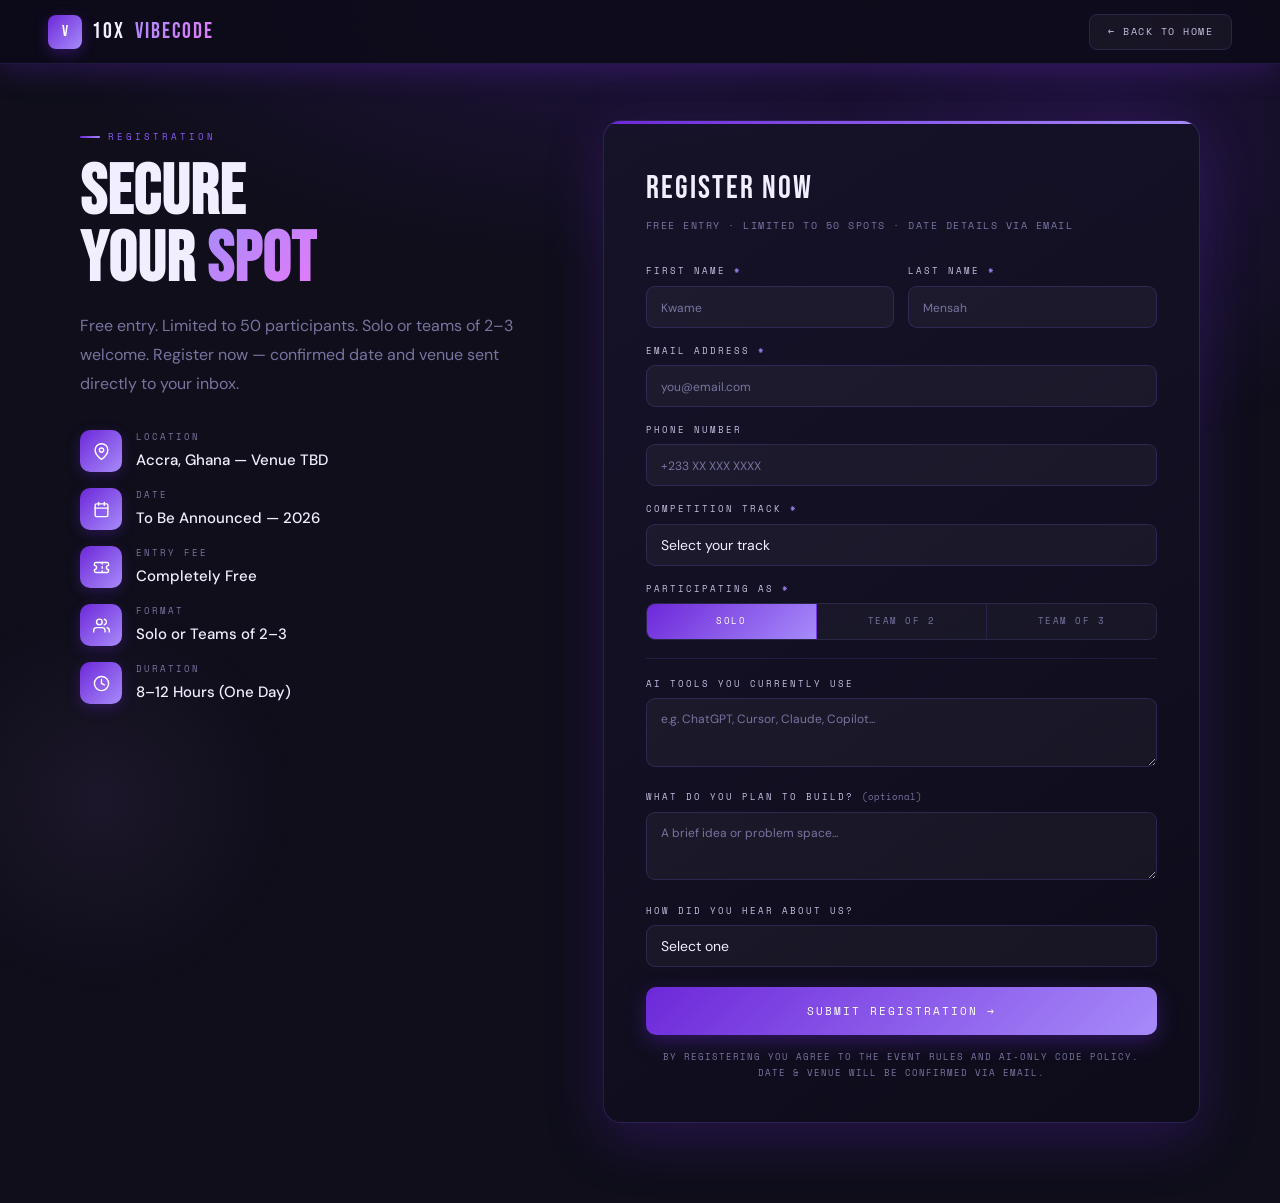
==== register.html @ f0534cd1 "Initial Commit- Welcome to the dream team" ====
<!DOCTYPE html>
<html lang="en">
<head>
<meta charset="UTF-8">
<meta name="viewport" content="width=device-width, initial-scale=1.0">
<title>Register — 10x Vibecode Hackathon</title>
<link rel="preconnect" href="https://fonts.googleapis.com">
<link href="https://fonts.googleapis.com/css2?family=Bebas+Neue&family=Space+Mono:ital,wght@0,400;0,700;1,400&family=DM+Sans:wght@300;400;500;600&display=swap" rel="stylesheet">
<style>
*, *::before, *::after { box-sizing: border-box; margin: 0; padding: 0; }
html { scroll-behavior: smooth; }

:root {
  --white: #0f0e1a;
  --off: #13111f;
  --surface: #1a1730;
  --border: #2a2645;
  --muted: #7874a0;
  --body: #c4c0e0;
  --heading: #f0eeff;
  --violet: #8b5cf6;
  --accent: #a78bfa;
  --glow: #c4b5fd;
  --pale: #1e1a38;
  --soft: #16132a;
  --green: #10b981;
  --grad-main: linear-gradient(135deg, #6d28d9, #a78bfa);
  --grad-warm: linear-gradient(135deg, #7c3aed, #ec4899);
  --grad-cool: linear-gradient(135deg, #4f1fcf, #06b6d4);
  --grad-text: linear-gradient(135deg, #a78bfa, #e879f9);
  --radius: 14px;
}

body {
  font-family: 'DM Sans', sans-serif;
  background: var(--white);
  color: var(--body);
  line-height: 1.6;
  overflow-x: hidden;
  background-image: radial-gradient(ellipse 80% 50% at 50% 0%, rgba(109,40,217,0.18) 0%, transparent 60%);
  background-attachment: fixed;
  min-height: 100vh;
}

/* ── NAV ── */
.reg-nav {
  position: fixed; top: 0; left: 0; right: 0; z-index: 200;
  background: rgba(13,11,26,0.88);
  backdrop-filter: blur(24px); -webkit-backdrop-filter: blur(24px);
  border-bottom: 1px solid rgba(139,92,246,0.18);
  padding: 0 48px; height: 64px;
  display: flex; align-items: center; justify-content: space-between;
  box-shadow: 0 4px 32px rgba(109,40,217,0.3);
}
.nav-logo {
  display: flex; align-items: center; gap: 10px;
  font-family: 'Bebas Neue', sans-serif; font-size: 22px; letter-spacing: 2px;
  color: var(--heading); text-decoration: none;
}
.nav-logo-badge {
  width: 34px; height: 34px; border-radius: 8px;
  background: var(--grad-main);
  display: flex; align-items: center; justify-content: center;
  font-family: 'Bebas Neue', sans-serif; font-size: 16px; color: white; letter-spacing: 1px;
  box-shadow: 0 4px 14px rgba(109,40,217,0.35);
}
.nav-logo span { background: var(--grad-text); -webkit-background-clip: text; -webkit-text-fill-color: transparent; background-clip: text; }
.btn-back {
  font-family: 'Space Mono', monospace; font-size: 10px; letter-spacing: 1.5px; text-transform: uppercase;
  color: var(--body); text-decoration: none; padding: 9px 18px; border-radius: 8px;
  border: 1px solid var(--border); background: rgba(255,255,255,0.04); transition: all 0.2s;
}
.btn-back:hover { border-color: var(--accent); color: var(--accent); background: var(--soft); }

/* ── PAGE LAYOUT ── */
.page-wrap {
  max-width: 1200px; margin: 0 auto;
  padding: 120px 40px 80px;
  display: grid; grid-template-columns: 1fr 1.35fr;
  gap: 80px; align-items: start;
  min-height: 100vh;
  position: relative;
}
.page-wrap::before {
  content: ''; position: fixed; top: -150px; right: -150px; width: 600px; height: 600px; border-radius: 50%;
  background: radial-gradient(circle, rgba(109,40,217,0.18), transparent 70%);
  pointer-events: none;
}
.page-wrap::after {
  content: ''; position: fixed; bottom: -100px; left: -100px; width: 400px; height: 400px; border-radius: 50%;
  background: radial-gradient(circle, rgba(192,132,252,0.07), transparent 70%);
  pointer-events: none;
}

/* ── LEFT COLUMN ── */
.reg-left { position: relative; z-index: 1; }
.section-tag {
  display: inline-flex; align-items: center; gap: 8px;
  font-family: 'Space Mono', monospace; font-size: 9px; letter-spacing: 3px; text-transform: uppercase;
  color: var(--violet); margin-bottom: 16px;
}
.section-tag::before { content:''; width: 20px; height: 2px; background: var(--grad-main); border-radius: 2px; }
.section-heading {
  font-family: 'Bebas Neue', sans-serif;
  font-size: clamp(48px, 5.5vw, 76px);
  line-height: 0.95; letter-spacing: 1px; color: var(--heading); margin-bottom: 18px;
}
.section-heading .g {
  background: var(--grad-text); -webkit-background-clip: text; -webkit-text-fill-color: transparent; background-clip: text;
}
.reg-desc { font-size: 16px; color: var(--muted); line-height: 1.8; margin-bottom: 32px; }

.detail-list { display: flex; flex-direction: column; gap: 16px; }
.detail-item { display: flex; align-items: flex-start; gap: 14px; }
.d-icon {
  width: 42px; height: 42px; border-radius: 10px; flex-shrink: 0;
  background: var(--grad-main);
  display: flex; align-items: center; justify-content: center;
  box-shadow: 0 4px 14px rgba(109,40,217,0.28);
}
.d-label { font-family: 'Space Mono', monospace; font-size: 9px; letter-spacing: 2px; text-transform: uppercase; color: var(--muted); margin-bottom: 3px; }
.d-value { font-size: 15px; font-weight: 500; color: var(--heading); }

/* ── FORM ── */
.form-card {
  background: linear-gradient(145deg, rgba(22,19,42,0.98), rgba(14,12,26,0.99)); border: 1px solid rgba(139,92,246,0.22); border-radius: 18px;
  padding: 42px; box-shadow: 0 16px 56px rgba(109,40,217,0.25), inset 0 1px 0 rgba(167,139,250,0.08);
  position: relative; overflow: hidden; z-index: 1;
}
.form-card::before {
  content: ''; position: absolute; top: 0; left: 0; right: 0; height: 3px;
  background: linear-gradient(90deg, #6d28d9, #a78bfa, #6d28d9);
  background-size: 200%; animation: shimmer 4s linear infinite;
}
@keyframes shimmer { 0%{background-position:0%} 100%{background-position:200%} }
.form-h { font-family: 'Bebas Neue', sans-serif; font-size: 32px; letter-spacing: 2px; color: var(--heading); margin-bottom: 4px; }
.form-sh { font-family: 'Space Mono', monospace; font-size: 10px; letter-spacing: 1.5px; color: var(--muted); margin-bottom: 30px; text-transform: uppercase; }

.form-row { display: grid; grid-template-columns: 1fr 1fr; gap: 14px; }
.form-group { margin-bottom: 16px; }
label { display: block; font-family: 'Space Mono', monospace; font-size: 9px; letter-spacing: 2px; text-transform: uppercase; color: var(--body); margin-bottom: 7px; }
label .req { color: var(--accent); }
input, select, textarea {
  width: 100%; background: rgba(255,255,255,0.04); border: 1.5px solid rgba(139,92,246,0.2);
  color: var(--heading); font-family: 'DM Sans', sans-serif; font-size: 14px;
  padding: 11px 14px; border-radius: 9px; outline: none; transition: all 0.2s; -webkit-appearance: none; appearance: none;
}
input::placeholder, textarea::placeholder { color: var(--muted); font-size: 12px; }
input:focus, select:focus, textarea:focus { border-color: var(--accent); background: rgba(139,92,246,0.06); box-shadow: 0 0 0 4px rgba(109,40,217,0.15); }
textarea { resize: vertical; min-height: 68px; line-height: 1.6; }
select { cursor: pointer; }
select option { background: #1a1730; color: var(--heading); }
input.err, select.err { border-color: #ef4444; box-shadow: 0 0 0 3px rgba(239,68,68,0.08); }

.fmt-toggle { display: flex; border: 1.5px solid var(--border); border-radius: 9px; overflow: hidden; }
.fmt-btn {
  flex: 1; padding: 10px 8px; text-align: center;
  font-family: 'Space Mono', monospace; font-size: 9px; letter-spacing: 1.5px; text-transform: uppercase;
  color: var(--muted); cursor: pointer; border-right: 1px solid rgba(139,92,246,0.15); background: rgba(255,255,255,0.03); transition: all 0.2s; user-select: none;
}
.fmt-btn:last-child { border-right: none; }
.fmt-btn:hover { background: rgba(139,92,246,0.1); color: var(--accent); }
.fmt-btn.on { background: var(--grad-main); color: white; }

.divider { border: none; border-top: 1px solid rgba(139,92,246,0.15); margin: 18px 0; }
.team-sec { display: none; }
.team-sec.show { display: block; }
.team-ttl { font-family: 'Space Mono', monospace; font-size: 9px; letter-spacing: 3px; text-transform: uppercase; color: var(--violet); margin-bottom: 14px; }

.submit-btn {
  width: 100%; padding: 16px;
  background: var(--grad-main);
  color: white; font-family: 'Space Mono', monospace; font-size: 11px; letter-spacing: 2px; text-transform: uppercase;
  border: none; border-radius: 10px; cursor: pointer; transition: all 0.2s;
  box-shadow: 0 6px 20px rgba(109,40,217,0.35); margin-top: 4px;
}
.submit-btn:hover { transform: translateY(-1px); box-shadow: 0 8px 28px rgba(109,40,217,0.45); }
.submit-btn:disabled { opacity: 0.6; cursor: not-allowed; transform: none; }
.form-note { font-family: 'Space Mono', monospace; font-size: 9px; letter-spacing: 1px; color: var(--muted); text-align: center; margin-top: 14px; line-height: 1.7; text-transform: uppercase; }

.success-wrap { display: none; text-align: center; padding: 52px 24px; }
.success-wrap.show { display: block; }
.success-icon-box {
  width: 76px; height: 76px; border-radius: 50%; margin: 0 auto 20px;
  background: var(--grad-main);
  display: flex; align-items: center; justify-content: center; font-size: 32px; color: white;
  box-shadow: 0 8px 28px rgba(109,40,217,0.35);
}
.success-title { font-family: 'Bebas Neue', sans-serif; font-size: 44px; letter-spacing: 2px; background: var(--grad-text); -webkit-background-clip: text; -webkit-text-fill-color: transparent; background-clip: text; margin-bottom: 14px; }
.success-msg { font-size: 15px; color: var(--muted); line-height: 1.75; max-width: 360px; margin: 0 auto; }
.back-home-btn {
  display: inline-block; margin-top: 28px;
  font-family: 'Space Mono', monospace; font-size: 11px; letter-spacing: 2px; text-transform: uppercase;
  color: white; text-decoration: none; padding: 14px 32px; border-radius: 10px;
  background: var(--grad-main); box-shadow: 0 6px 24px rgba(109,40,217,0.38); transition: all 0.2s;
}
.back-home-btn:hover { transform: translateY(-2px); box-shadow: 0 10px 36px rgba(109,40,217,0.48); }

.error-msg { display: none; text-align: center; margin-top: 12px; font-family: 'Space Mono', monospace; font-size: 10px; letter-spacing: 1px; color: #ef4444; text-transform: uppercase; }
.error-msg.show { display: block; }

/* ── RESPONSIVE ── */
@media (max-width: 900px) {
  .reg-nav { padding: 0 20px; }
  .page-wrap { grid-template-columns: 1fr; gap: 40px; padding: 100px 24px 60px; }
  .form-row { grid-template-columns: 1fr; }
}
</style>
</head>
<body>

<!-- NAV -->
<nav class="reg-nav">
  <a href="10x-vibecode-hackathon (1).html" class="nav-logo">
    <div class="nav-logo-badge">V</div>
    10x <span>Vibecode</span>
  </a>
  <a href="10x-vibecode-hackathon (1).html" class="btn-back">← Back to Home</a>
</nav>

<div class="page-wrap">
  <!-- LEFT INFO COLUMN -->
  <div class="reg-left">
    <div class="section-tag">Registration</div>
    <h1 class="section-heading">Secure<br>Your <span class="g">Spot</span></h1>
    <p class="reg-desc">Free entry. Limited to 50 participants. Solo or teams of 2–3 welcome. Register now — confirmed date and venue sent directly to your inbox.</p>
    <div class="detail-list">
      <div class="detail-item"><div class="d-icon"><svg width="17" height="17" viewBox="0 0 24 24" fill="none" stroke="white" stroke-width="2" stroke-linecap="round" stroke-linejoin="round"><path d="M21 10c0 7-9 13-9 13s-9-6-9-13a9 9 0 0 1 18 0z"/><circle cx="12" cy="10" r="3"/></svg></div><div><div class="d-label">Location</div><div class="d-value">Accra, Ghana — Venue TBD</div></div></div>
      <div class="detail-item"><div class="d-icon"><svg width="17" height="17" viewBox="0 0 24 24" fill="none" stroke="white" stroke-width="2" stroke-linecap="round" stroke-linejoin="round"><rect x="3" y="4" width="18" height="18" rx="2" ry="2"/><line x1="16" y1="2" x2="16" y2="6"/><line x1="8" y1="2" x2="8" y2="6"/><line x1="3" y1="10" x2="21" y2="10"/></svg></div><div><div class="d-label">Date</div><div class="d-value">To Be Announced — 2026</div></div></div>
      <div class="detail-item"><div class="d-icon"><svg width="17" height="17" viewBox="0 0 24 24" fill="none" stroke="white" stroke-width="2" stroke-linecap="round" stroke-linejoin="round"><path d="M2 9a3 3 0 0 1 0 6v2a2 2 0 0 0 2 2h16a2 2 0 0 0 2-2v-2a3 3 0 0 1 0-6V7a2 2 0 0 0-2-2H4a2 2 0 0 0-2 2Z"/><path d="M13 5v2"/><path d="M13 17v2"/><path d="M13 11v2"/></svg></div><div><div class="d-label">Entry Fee</div><div class="d-value">Completely Free</div></div></div>
      <div class="detail-item"><div class="d-icon"><svg width="17" height="17" viewBox="0 0 24 24" fill="none" stroke="white" stroke-width="2" stroke-linecap="round" stroke-linejoin="round"><path d="M17 21v-2a4 4 0 0 0-4-4H5a4 4 0 0 0-4 4v2"/><circle cx="9" cy="7" r="4"/><path d="M23 21v-2a4 4 0 0 0-3-3.87"/><path d="M16 3.13a4 4 0 0 1 0 7.75"/></svg></div><div><div class="d-label">Format</div><div class="d-value">Solo or Teams of 2–3</div></div></div>
      <div class="detail-item"><div class="d-icon"><svg width="17" height="17" viewBox="0 0 24 24" fill="none" stroke="white" stroke-width="2" stroke-linecap="round" stroke-linejoin="round"><circle cx="12" cy="12" r="10"/><polyline points="12 6 12 12 16 14"/></svg></div><div><div class="d-label">Duration</div><div class="d-value">8–12 Hours (One Day)</div></div></div>
    </div>
  </div>

  <!-- RIGHT FORM COLUMN -->
  <div>
    <div class="form-card">
      <div id="reg-form">
        <div class="form-h">Register Now</div>
        <div class="form-sh">Free entry · Limited to 50 spots · Date details via email</div>
        <form id="registration-form" action="https://formsubmit.co/sonnetechgh@gmail.com" method="POST">
          <!-- FormSubmit config -->
          <input type="hidden" name="_subject" value="New 10x Vibecode Hackathon Registration">
          <input type="hidden" name="_captcha" value="false">
          <input type="hidden" name="_template" value="table">
          <input type="hidden" name="_next" id="next-url">
          <input type="text" name="_honey" style="display:none">

          <div class="form-row">
            <div class="form-group"><label>First Name <span class="req">*</span></label><input type="text" name="First Name" id="fn" placeholder="Kwame" required></div>
            <div class="form-group"><label>Last Name <span class="req">*</span></label><input type="text" name="Last Name" id="ln" placeholder="Mensah" required></div>
          </div>
          <div class="form-group"><label>Email Address <span class="req">*</span></label><input type="email" name="Email" id="em" placeholder="you@email.com" required></div>
          <div class="form-group"><label>Phone Number</label><input type="tel" name="Phone" id="ph" placeholder="+233 XX XXX XXXX"></div>
          <div class="form-group"><label>Competition Track <span class="req">*</span></label>
            <select name="Track" id="tr" required>
              <option value="" disabled selected>Select your track</option>
              <option>Beginner — Student / Newcomer</option>
              <option>Builder — Professional Developer</option>
              <option>Founder — Startup / Product</option>
            </select>
          </div>
          <div class="form-group"><label>Participating As <span class="req">*</span></label>
            <div class="fmt-toggle">
              <div class="fmt-btn on" id="f-solo" onclick="setF('solo')">Solo</div>
              <div class="fmt-btn" id="f-t2" onclick="setF('t2')">Team of 2</div>
              <div class="fmt-btn" id="f-t3" onclick="setF('t3')">Team of 3</div>
            </div>
            <input type="hidden" name="Format" id="format-val" value="Solo">
          </div>
          <div class="team-sec" id="tsec">
            <hr class="divider">
            <div class="team-ttl">Team Details</div>
            <div class="form-group"><label>Team Name <span class="req">*</span></label><input type="text" name="Team Name" id="tn" placeholder="e.g. PromptPunks"></div>
            <div class="form-group"><label>Teammate 2 — Email</label><input type="email" name="Teammate 2 Email" id="t2e" placeholder="teammate@email.com"></div>
            <div class="form-group" id="t3w" style="display:none"><label>Teammate 3 — Email</label><input type="email" name="Teammate 3 Email" id="t3e" placeholder="teammate@email.com"></div>
          </div>
          <hr class="divider">
          <div class="form-group"><label>AI Tools You Currently Use</label><textarea name="AI Tools" id="tools" placeholder="e.g. ChatGPT, Cursor, Claude, Copilot..." rows="2"></textarea></div>
          <div class="form-group"><label>What do you plan to build? <span style="font-weight:400;color:var(--muted);text-transform:none;letter-spacing:0">(optional)</span></label><textarea name="Project Idea" id="idea" placeholder="A brief idea or problem space..." rows="2"></textarea></div>
          <div class="form-group"><label>How did you hear about us?</label>
            <select name="Source" id="src">
              <option value="" disabled selected>Select one</option>
              <option>Twitter / X</option><option>LinkedIn</option><option>WhatsApp Group</option>
              <option>Friend / Colleague</option><option>University / Campus</option><option>Other</option>
            </select>
          </div>
          <button type="submit" class="submit-btn" id="submit-btn">Submit Registration →</button>
          <div class="error-msg" id="error-msg">Please fill in all required fields.</div>
          <p class="form-note">By registering you agree to the event rules and AI-only code policy.<br>Date & venue will be confirmed via email.</p>
        </form>
      </div>
      <div class="success-wrap" id="succ">
        <div class="success-icon-box">✓</div>
        <div class="success-title">You're Registered!</div>
        <p class="success-msg">We've received your registration. You'll get an email with the confirmed date, venue, and official rules pack as soon as details are locked in. Get ready to vibe. 🚀</p>
        <a href="10x-vibecode-hackathon (1).html" class="back-home-btn">← Back to Home</a>
      </div>
    </div>
  </div>
</div>

<script>
// Set the _next redirect URL dynamically to the success state
document.getElementById('next-url').value = window.location.href.split('?')[0] + '?success=1';

// Check if redirected back after success
if (window.location.search.includes('success=1')) {
  document.getElementById('reg-form').style.display = 'none';
  document.getElementById('succ').classList.add('show');
}

// Format toggle
function setF(f) {
  document.querySelectorAll('.fmt-btn').forEach(b => b.classList.remove('on'));
  document.getElementById('f-'+f).classList.add('on');
  document.getElementById('tsec').classList.toggle('show', f !== 'solo');
  document.getElementById('t3w').style.display = f === 't3' ? 'block' : 'none';
  const labels = { solo: 'Solo', t2: 'Team of 2', t3: 'Team of 3' };
  document.getElementById('format-val').value = labels[f];
}

// Form validation before submit
document.getElementById('registration-form').addEventListener('submit', function(e) {
  const fn = document.getElementById('fn').value.trim();
  const ln = document.getElementById('ln').value.trim();
  const em = document.getElementById('em').value.trim();
  const tr = document.getElementById('tr').value;

  let ok = true;
  [[fn,'fn'],[ln,'ln'],[em,'em'],[tr,'tr']].forEach(([v,id]) => {
    const el = document.getElementById(id);
    if (!v) { el.classList.add('err'); ok = false; } else { el.classList.remove('err'); }
  });

  if (!ok) {
    e.preventDefault();
    document.getElementById('error-msg').classList.add('show');
    return;
  }
  document.getElementById('error-msg').classList.remove('show');
  document.getElementById('submit-btn').disabled = true;
  document.getElementById('submit-btn').textContent = 'Submitting...';
});
</script>
</body>
</html>
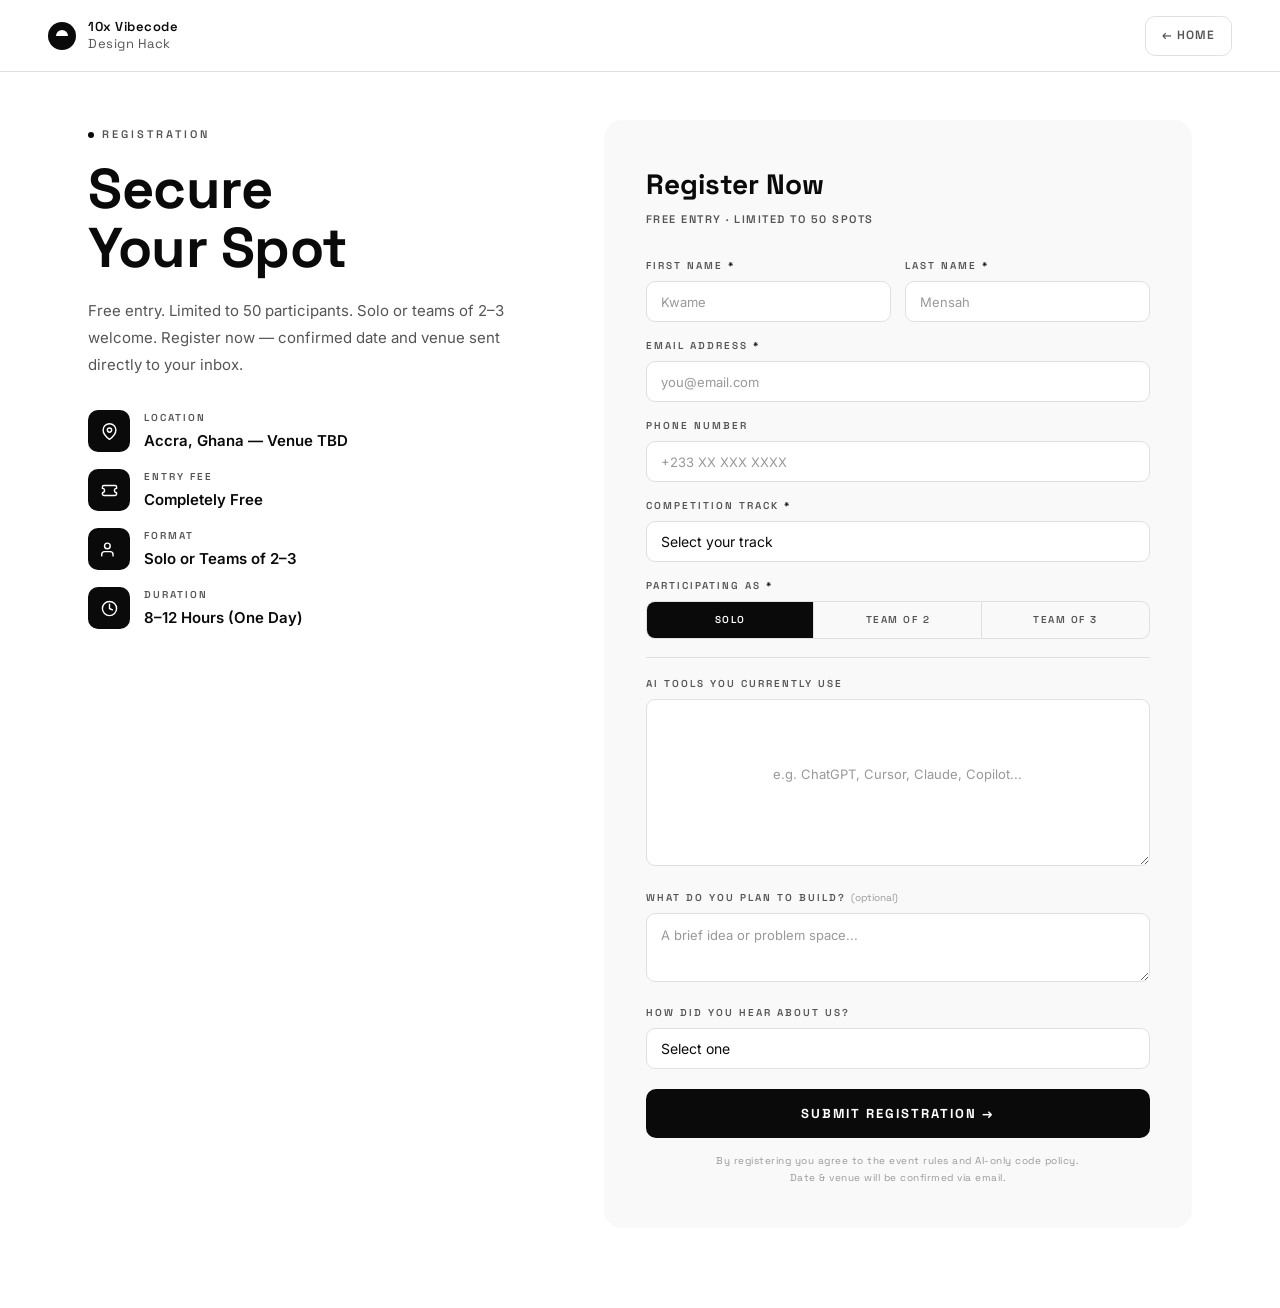
==== commit 853ff7ae: "UI improvements: schedule redesign, emoji removal, nav hide-on-scroll, footer and form fixes Co-Auth" ====
--- a/register.html
+++ b/register.html
@@ -5,231 +5,190 @@
 <meta name="viewport" content="width=device-width, initial-scale=1.0">
 <title>Register — 10x Vibecode Hackathon</title>
 <link rel="preconnect" href="https://fonts.googleapis.com">
-<link href="https://fonts.googleapis.com/css2?family=Bebas+Neue&family=Space+Mono:ital,wght@0,400;0,700;1,400&family=DM+Sans:wght@300;400;500;600&display=swap" rel="stylesheet">
+<link href="https://fonts.googleapis.com/css2?family=Inter:wght@300;400;500;600;700;800;900&family=Space+Grotesk:wght@400;500;600;700&display=swap" rel="stylesheet">
+<link rel="stylesheet" href="style.css">
 <style>
-*, *::before, *::after { box-sizing: border-box; margin: 0; padding: 0; }
-html { scroll-behavior: smooth; }
-
-:root {
-  --white: #0f0e1a;
-  --off: #13111f;
-  --surface: #1a1730;
-  --border: #2a2645;
-  --muted: #7874a0;
-  --body: #c4c0e0;
-  --heading: #f0eeff;
-  --violet: #8b5cf6;
-  --accent: #a78bfa;
-  --glow: #c4b5fd;
-  --pale: #1e1a38;
-  --soft: #16132a;
-  --green: #10b981;
-  --grad-main: linear-gradient(135deg, #6d28d9, #a78bfa);
-  --grad-warm: linear-gradient(135deg, #7c3aed, #ec4899);
-  --grad-cool: linear-gradient(135deg, #4f1fcf, #06b6d4);
-  --grad-text: linear-gradient(135deg, #a78bfa, #e879f9);
-  --radius: 14px;
-}
-
-body {
-  font-family: 'DM Sans', sans-serif;
-  background: var(--white);
-  color: var(--body);
-  line-height: 1.6;
-  overflow-x: hidden;
-  background-image: radial-gradient(ellipse 80% 50% at 50% 0%, rgba(109,40,217,0.18) 0%, transparent 60%);
-  background-attachment: fixed;
-  min-height: 100vh;
-}
-
-/* ── NAV ── */
-.reg-nav {
-  position: fixed; top: 0; left: 0; right: 0; z-index: 200;
-  background: rgba(13,11,26,0.88);
-  backdrop-filter: blur(24px); -webkit-backdrop-filter: blur(24px);
-  border-bottom: 1px solid rgba(139,92,246,0.18);
-  padding: 0 48px; height: 64px;
-  display: flex; align-items: center; justify-content: space-between;
-  box-shadow: 0 4px 32px rgba(109,40,217,0.3);
-}
-.nav-logo {
-  display: flex; align-items: center; gap: 10px;
-  font-family: 'Bebas Neue', sans-serif; font-size: 22px; letter-spacing: 2px;
-  color: var(--heading); text-decoration: none;
-}
-.nav-logo-badge {
-  width: 34px; height: 34px; border-radius: 8px;
-  background: var(--grad-main);
-  display: flex; align-items: center; justify-content: center;
-  font-family: 'Bebas Neue', sans-serif; font-size: 16px; color: white; letter-spacing: 1px;
-  box-shadow: 0 4px 14px rgba(109,40,217,0.35);
-}
-.nav-logo span { background: var(--grad-text); -webkit-background-clip: text; -webkit-text-fill-color: transparent; background-clip: text; }
-.btn-back {
-  font-family: 'Space Mono', monospace; font-size: 10px; letter-spacing: 1.5px; text-transform: uppercase;
-  color: var(--body); text-decoration: none; padding: 9px 18px; border-radius: 8px;
-  border: 1px solid var(--border); background: rgba(255,255,255,0.04); transition: all 0.2s;
-}
-.btn-back:hover { border-color: var(--accent); color: var(--accent); background: var(--soft); }
-
-/* ── PAGE LAYOUT ── */
+/* Register page overrides */
 .page-wrap {
   max-width: 1200px; margin: 0 auto;
-  padding: 120px 40px 80px;
+  padding: 120px 48px 80px;
   display: grid; grid-template-columns: 1fr 1.35fr;
   gap: 80px; align-items: start;
   min-height: 100vh;
-  position: relative;
-}
-.page-wrap::before {
-  content: ''; position: fixed; top: -150px; right: -150px; width: 600px; height: 600px; border-radius: 50%;
-  background: radial-gradient(circle, rgba(109,40,217,0.18), transparent 70%);
-  pointer-events: none;
-}
-.page-wrap::after {
-  content: ''; position: fixed; bottom: -100px; left: -100px; width: 400px; height: 400px; border-radius: 50%;
-  background: radial-gradient(circle, rgba(192,132,252,0.07), transparent 70%);
-  pointer-events: none;
-}
-
-/* ── LEFT COLUMN ── */
+}
+
 .reg-left { position: relative; z-index: 1; }
-.section-tag {
-  display: inline-flex; align-items: center; gap: 8px;
-  font-family: 'Space Mono', monospace; font-size: 9px; letter-spacing: 3px; text-transform: uppercase;
-  color: var(--violet); margin-bottom: 16px;
-}
-.section-tag::before { content:''; width: 20px; height: 2px; background: var(--grad-main); border-radius: 2px; }
-.section-heading {
-  font-family: 'Bebas Neue', sans-serif;
-  font-size: clamp(48px, 5.5vw, 76px);
-  line-height: 0.95; letter-spacing: 1px; color: var(--heading); margin-bottom: 18px;
-}
-.section-heading .g {
-  background: var(--grad-text); -webkit-background-clip: text; -webkit-text-fill-color: transparent; background-clip: text;
-}
-.reg-desc { font-size: 16px; color: var(--muted); line-height: 1.8; margin-bottom: 32px; }
+.reg-desc { font-size: 15px; color: var(--text-muted); line-height: 1.8; margin-bottom: 32px; }
 
 .detail-list { display: flex; flex-direction: column; gap: 16px; }
 .detail-item { display: flex; align-items: flex-start; gap: 14px; }
 .d-icon {
   width: 42px; height: 42px; border-radius: 10px; flex-shrink: 0;
-  background: var(--grad-main);
+  background: var(--accent-green);
   display: flex; align-items: center; justify-content: center;
-  box-shadow: 0 4px 14px rgba(109,40,217,0.28);
-}
-.d-label { font-family: 'Space Mono', monospace; font-size: 9px; letter-spacing: 2px; text-transform: uppercase; color: var(--muted); margin-bottom: 3px; }
-.d-value { font-size: 15px; font-weight: 500; color: var(--heading); }
-
-/* ── FORM ── */
+}
+.d-label { font-family: 'Space Grotesk', sans-serif; font-size: 10px; font-weight: 600; letter-spacing: 2px; color: var(--text-muted); margin-bottom: 3px; }
+.d-value { font-size: 15px; font-weight: 600; color: var(--text); }
+
 .form-card {
-  background: linear-gradient(145deg, rgba(22,19,42,0.98), rgba(14,12,26,0.99)); border: 1px solid rgba(139,92,246,0.22); border-radius: 18px;
-  padding: 42px; box-shadow: 0 16px 56px rgba(109,40,217,0.25), inset 0 1px 0 rgba(167,139,250,0.08);
-  position: relative; overflow: hidden; z-index: 1;
-}
-.form-card::before {
-  content: ''; position: absolute; top: 0; left: 0; right: 0; height: 3px;
-  background: linear-gradient(90deg, #6d28d9, #a78bfa, #6d28d9);
-  background-size: 200%; animation: shimmer 4s linear infinite;
-}
-@keyframes shimmer { 0%{background-position:0%} 100%{background-position:200%} }
-.form-h { font-family: 'Bebas Neue', sans-serif; font-size: 32px; letter-spacing: 2px; color: var(--heading); margin-bottom: 4px; }
-.form-sh { font-family: 'Space Mono', monospace; font-size: 10px; letter-spacing: 1.5px; color: var(--muted); margin-bottom: 30px; text-transform: uppercase; }
+  background: var(--bg-card);
+  border: none;
+  border-radius: 18px;
+  padding: 42px;
+  position: relative; overflow: hidden;
+}
+.form-card::before { display: none; }
+.form-h {
+  font-family: 'Space Grotesk', sans-serif;
+  font-size: 28px; font-weight: 700;
+  color: var(--text); margin-bottom: 4px;
+}
+.form-sh {
+  font-family: 'Space Grotesk', sans-serif;
+  font-size: 11px; font-weight: 600; letter-spacing: 1.5px;
+  color: var(--text-muted); margin-bottom: 30px;
+}
 
 .form-row { display: grid; grid-template-columns: 1fr 1fr; gap: 14px; }
 .form-group { margin-bottom: 16px; }
-label { display: block; font-family: 'Space Mono', monospace; font-size: 9px; letter-spacing: 2px; text-transform: uppercase; color: var(--body); margin-bottom: 7px; }
-label .req { color: var(--accent); }
+label {
+  display: block; font-family: 'Space Grotesk', sans-serif;
+  font-size: 10px; font-weight: 600; letter-spacing: 2px;
+  color: var(--text-muted); margin-bottom: 7px; text-transform: uppercase;
+}
+label .req { color: var(--accent-green); }
 input, select, textarea {
-  width: 100%; background: rgba(255,255,255,0.04); border: 1.5px solid rgba(139,92,246,0.2);
-  color: var(--heading); font-family: 'DM Sans', sans-serif; font-size: 14px;
-  padding: 11px 14px; border-radius: 9px; outline: none; transition: all 0.2s; -webkit-appearance: none; appearance: none;
-}
-input::placeholder, textarea::placeholder { color: var(--muted); font-size: 12px; }
-input:focus, select:focus, textarea:focus { border-color: var(--accent); background: rgba(139,92,246,0.06); box-shadow: 0 0 0 4px rgba(109,40,217,0.15); }
-textarea { resize: vertical; min-height: 68px; line-height: 1.6; }
+  width: 100%; background: #ffffff;
+  border: 1.5px solid var(--border);
+  color: #0a0a0a; font-family: 'Inter', sans-serif; font-size: 14px;
+  padding: 11px 14px; border-radius: 9px; outline: none;
+  transition: all 0.2s; -webkit-appearance: none; appearance: none;
+  color-scheme: light;
+}
+input::placeholder, textarea::placeholder { color: var(--text-dim); font-size: 13px; }
+input:focus, select:focus, textarea:focus {
+  border-color: var(--accent-green);
+  background: rgba(45,212,168,0.04);
+  box-shadow: 0 0 0 4px rgba(45,212,168,0.1);
+}
+textarea { resize: vertical; min-height: 68px; line-height: 1.6; background: #ffffff !important; }
 select { cursor: pointer; }
-select option { background: #1a1730; color: var(--heading); }
+select option { background: var(--bg-card); color: var(--text); }
 input.err, select.err { border-color: #ef4444; box-shadow: 0 0 0 3px rgba(239,68,68,0.08); }
 
 .fmt-toggle { display: flex; border: 1.5px solid var(--border); border-radius: 9px; overflow: hidden; }
 .fmt-btn {
   flex: 1; padding: 10px 8px; text-align: center;
-  font-family: 'Space Mono', monospace; font-size: 9px; letter-spacing: 1.5px; text-transform: uppercase;
-  color: var(--muted); cursor: pointer; border-right: 1px solid rgba(139,92,246,0.15); background: rgba(255,255,255,0.03); transition: all 0.2s; user-select: none;
+  font-family: 'Space Grotesk', sans-serif; font-size: 10px; font-weight: 600;
+  letter-spacing: 1.5px; text-transform: uppercase;
+  color: var(--text-muted); cursor: pointer;
+  border-right: 1px solid var(--border);
+  background: rgba(255,255,255,0.02); transition: all 0.2s; user-select: none;
 }
 .fmt-btn:last-child { border-right: none; }
-.fmt-btn:hover { background: rgba(139,92,246,0.1); color: var(--accent); }
-.fmt-btn.on { background: var(--grad-main); color: white; }
-
-.divider { border: none; border-top: 1px solid rgba(139,92,246,0.15); margin: 18px 0; }
+.fmt-btn:hover { background: rgba(0,0,0,0.06); color: var(--accent-green); }
+.fmt-btn.on { background: var(--accent-green); color: #ffffff; }
+
+.divider { border: none; border-top: 1px solid var(--border); margin: 18px 0; }
 .team-sec { display: none; }
 .team-sec.show { display: block; }
-.team-ttl { font-family: 'Space Mono', monospace; font-size: 9px; letter-spacing: 3px; text-transform: uppercase; color: var(--violet); margin-bottom: 14px; }
+.team-ttl {
+  font-family: 'Space Grotesk', sans-serif;
+  font-size: 10px; font-weight: 600; letter-spacing: 3px;
+  color: var(--accent-green); margin-bottom: 14px;
+}
 
 .submit-btn {
   width: 100%; padding: 16px;
-  background: var(--grad-main);
-  color: white; font-family: 'Space Mono', monospace; font-size: 11px; letter-spacing: 2px; text-transform: uppercase;
-  border: none; border-radius: 10px; cursor: pointer; transition: all 0.2s;
-  box-shadow: 0 6px 20px rgba(109,40,217,0.35); margin-top: 4px;
-}
-.submit-btn:hover { transform: translateY(-1px); box-shadow: 0 8px 28px rgba(109,40,217,0.45); }
+  background: var(--accent-green); color: #ffffff;
+  font-family: 'Space Grotesk', sans-serif;
+  font-size: 13px; font-weight: 700; letter-spacing: 2px;
+  border: none; border-radius: 10px; cursor: pointer;
+  transition: all 0.2s; margin-top: 4px;
+}
+.submit-btn:hover { transform: translateY(-1px); box-shadow: 0 8px 28px rgba(0,0,0,0.2); }
 .submit-btn:disabled { opacity: 0.6; cursor: not-allowed; transform: none; }
-.form-note { font-family: 'Space Mono', monospace; font-size: 9px; letter-spacing: 1px; color: var(--muted); text-align: center; margin-top: 14px; line-height: 1.7; text-transform: uppercase; }
+.form-note {
+  font-family: 'Space Grotesk', sans-serif;
+  font-size: 10px; letter-spacing: 0.5px;
+  color: var(--text-dim); text-align: center;
+  margin-top: 14px; line-height: 1.7;
+}
 
 .success-wrap { display: none; text-align: center; padding: 52px 24px; }
 .success-wrap.show { display: block; }
 .success-icon-box {
   width: 76px; height: 76px; border-radius: 50%; margin: 0 auto 20px;
-  background: var(--grad-main);
-  display: flex; align-items: center; justify-content: center; font-size: 32px; color: white;
-  box-shadow: 0 8px 28px rgba(109,40,217,0.35);
-}
-.success-title { font-family: 'Bebas Neue', sans-serif; font-size: 44px; letter-spacing: 2px; background: var(--grad-text); -webkit-background-clip: text; -webkit-text-fill-color: transparent; background-clip: text; margin-bottom: 14px; }
-.success-msg { font-size: 15px; color: var(--muted); line-height: 1.75; max-width: 360px; margin: 0 auto; }
+  background: var(--accent-green);
+  display: flex; align-items: center; justify-content: center;
+  font-size: 32px; color: #ffffff;
+}
+.success-title {
+  font-family: 'Space Grotesk', sans-serif;
+  font-size: 36px; font-weight: 700;
+  color: var(--text); margin-bottom: 14px;
+}
+.success-msg { font-size: 15px; color: var(--text-muted); line-height: 1.75; max-width: 360px; margin: 0 auto; }
 .back-home-btn {
   display: inline-block; margin-top: 28px;
-  font-family: 'Space Mono', monospace; font-size: 11px; letter-spacing: 2px; text-transform: uppercase;
-  color: white; text-decoration: none; padding: 14px 32px; border-radius: 10px;
-  background: var(--grad-main); box-shadow: 0 6px 24px rgba(109,40,217,0.38); transition: all 0.2s;
-}
-.back-home-btn:hover { transform: translateY(-2px); box-shadow: 0 10px 36px rgba(109,40,217,0.48); }
-
-.error-msg { display: none; text-align: center; margin-top: 12px; font-family: 'Space Mono', monospace; font-size: 10px; letter-spacing: 1px; color: #ef4444; text-transform: uppercase; }
+  font-family: 'Space Grotesk', sans-serif;
+  font-size: 13px; font-weight: 700; letter-spacing: 2px;
+  color: #ffffff; text-decoration: none;
+  padding: 14px 32px; border-radius: 10px;
+  background: var(--accent-green);
+  transition: all 0.2s;
+}
+.back-home-btn:hover { transform: translateY(-2px); box-shadow: 0 8px 28px rgba(0,0,0,0.2); }
+
+.error-msg {
+  display: none; text-align: center; margin-top: 12px;
+  font-family: 'Space Grotesk', sans-serif;
+  font-size: 11px; font-weight: 600; letter-spacing: 1px;
+  color: #ef4444;
+}
 .error-msg.show { display: block; }
 
-/* ── RESPONSIVE ── */
 @media (max-width: 900px) {
-  .reg-nav { padding: 0 20px; }
-  .page-wrap { grid-template-columns: 1fr; gap: 40px; padding: 100px 24px 60px; }
+  .page-wrap { grid-template-columns: 1fr; gap: 24px; padding: 88px 16px 40px; }
   .form-row { grid-template-columns: 1fr; }
+  .form-card { padding: 24px 18px; }
 }
 </style>
 </head>
 <body>
 
 <!-- NAV -->
-<nav class="reg-nav">
-  <a href="10x-vibecode-hackathon (1).html" class="nav-logo">
-    <div class="nav-logo-badge">V</div>
-    10x <span>Vibecode</span>
+<nav id="nav" class="scrolled">
+  <a href="index.html" class="nav-logo">
+    <div class="nav-logo-icon">
+      <svg width="28" height="28" viewBox="0 0 28 28" fill="none">
+        <circle cx="14" cy="14" r="14" fill="#0a0a0a"/>
+        <path d="M8 14a6 6 0 0 1 12 0" fill="#ffffff"/>
+      </svg>
+    </div>
+    <div class="nav-logo-text">
+      <span>10x Vibecode</span>
+      <span>Design Hack</span>
+    </div>
   </a>
-  <a href="10x-vibecode-hackathon (1).html" class="btn-back">← Back to Home</a>
+  <div class="nav-right">
+    <a href="index.html" class="nav-social" aria-label="Back to Home" style="width:auto;padding:0 16px;font-family:'Space Grotesk',sans-serif;font-size:12px;font-weight:600;letter-spacing:1px;gap:6px;">
+      ← HOME
+    </a>
+  </div>
 </nav>
 
 <div class="page-wrap">
   <!-- LEFT INFO COLUMN -->
   <div class="reg-left">
-    <div class="section-tag">Registration</div>
-    <h1 class="section-heading">Secure<br>Your <span class="g">Spot</span></h1>
+    <span class="section-tag">REGISTRATION</span>
+    <h1 class="section-heading">Secure<br>Your <span class="accent-text">Spot</span></h1>
     <p class="reg-desc">Free entry. Limited to 50 participants. Solo or teams of 2–3 welcome. Register now — confirmed date and venue sent directly to your inbox.</p>
     <div class="detail-list">
-      <div class="detail-item"><div class="d-icon"><svg width="17" height="17" viewBox="0 0 24 24" fill="none" stroke="white" stroke-width="2" stroke-linecap="round" stroke-linejoin="round"><path d="M21 10c0 7-9 13-9 13s-9-6-9-13a9 9 0 0 1 18 0z"/><circle cx="12" cy="10" r="3"/></svg></div><div><div class="d-label">Location</div><div class="d-value">Accra, Ghana — Venue TBD</div></div></div>
-      <div class="detail-item"><div class="d-icon"><svg width="17" height="17" viewBox="0 0 24 24" fill="none" stroke="white" stroke-width="2" stroke-linecap="round" stroke-linejoin="round"><rect x="3" y="4" width="18" height="18" rx="2" ry="2"/><line x1="16" y1="2" x2="16" y2="6"/><line x1="8" y1="2" x2="8" y2="6"/><line x1="3" y1="10" x2="21" y2="10"/></svg></div><div><div class="d-label">Date</div><div class="d-value">To Be Announced — 2026</div></div></div>
-      <div class="detail-item"><div class="d-icon"><svg width="17" height="17" viewBox="0 0 24 24" fill="none" stroke="white" stroke-width="2" stroke-linecap="round" stroke-linejoin="round"><path d="M2 9a3 3 0 0 1 0 6v2a2 2 0 0 0 2 2h16a2 2 0 0 0 2-2v-2a3 3 0 0 1 0-6V7a2 2 0 0 0-2-2H4a2 2 0 0 0-2 2Z"/><path d="M13 5v2"/><path d="M13 17v2"/><path d="M13 11v2"/></svg></div><div><div class="d-label">Entry Fee</div><div class="d-value">Completely Free</div></div></div>
-      <div class="detail-item"><div class="d-icon"><svg width="17" height="17" viewBox="0 0 24 24" fill="none" stroke="white" stroke-width="2" stroke-linecap="round" stroke-linejoin="round"><path d="M17 21v-2a4 4 0 0 0-4-4H5a4 4 0 0 0-4 4v2"/><circle cx="9" cy="7" r="4"/><path d="M23 21v-2a4 4 0 0 0-3-3.87"/><path d="M16 3.13a4 4 0 0 1 0 7.75"/></svg></div><div><div class="d-label">Format</div><div class="d-value">Solo or Teams of 2–3</div></div></div>
-      <div class="detail-item"><div class="d-icon"><svg width="17" height="17" viewBox="0 0 24 24" fill="none" stroke="white" stroke-width="2" stroke-linecap="round" stroke-linejoin="round"><circle cx="12" cy="12" r="10"/><polyline points="12 6 12 12 16 14"/></svg></div><div><div class="d-label">Duration</div><div class="d-value">8–12 Hours (One Day)</div></div></div>
+      <div class="detail-item"><div class="d-icon"><svg width="17" height="17" viewBox="0 0 24 24" fill="none" stroke="#ffffff" stroke-width="2" stroke-linecap="round" stroke-linejoin="round"><path d="M21 10c0 7-9 13-9 13s-9-6-9-13a9 9 0 0 1 18 0z"/><circle cx="12" cy="10" r="3"/></svg></div><div><div class="d-label">LOCATION</div><div class="d-value">Accra, Ghana — Venue TBD</div></div></div>
+      <div class="detail-item"><div class="d-icon"><svg width="17" height="17" viewBox="0 0 24 24" fill="none" stroke="#ffffff" stroke-width="2" stroke-linecap="round" stroke-linejoin="round"><path d="M2 9a3 3 0 0 1 0 6v2a2 2 0 0 0 2 2h16a2 2 0 0 0 2-2v-2a3 3 0 0 1 0-6V7a2 2 0 0 0-2-2H4a2 2 0 0 0-2 2Z"/></svg></div><div><div class="d-label">ENTRY FEE</div><div class="d-value">Completely Free</div></div></div>
+      <div class="detail-item"><div class="d-icon"><svg width="17" height="17" viewBox="0 0 24 24" fill="none" stroke="#ffffff" stroke-width="2" stroke-linecap="round" stroke-linejoin="round"><path d="M17 21v-2a4 4 0 0 0-4-4H5a4 4 0 0 0-4 4v2"/><circle cx="9" cy="7" r="4"/></svg></div><div><div class="d-label">FORMAT</div><div class="d-value">Solo or Teams of 2–3</div></div></div>
+      <div class="detail-item"><div class="d-icon"><svg width="17" height="17" viewBox="0 0 24 24" fill="none" stroke="#ffffff" stroke-width="2" stroke-linecap="round" stroke-linejoin="round"><circle cx="12" cy="12" r="10"/><polyline points="12 6 12 12 16 14"/></svg></div><div><div class="d-label">DURATION</div><div class="d-value">8–12 Hours (One Day)</div></div></div>
     </div>
   </div>
 
@@ -238,9 +197,8 @@
     <div class="form-card">
       <div id="reg-form">
         <div class="form-h">Register Now</div>
-        <div class="form-sh">Free entry · Limited to 50 spots · Date details via email</div>
+        <div class="form-sh">FREE ENTRY · LIMITED TO 50 SPOTS</div>
         <form id="registration-form" action="https://formsubmit.co/sonnetechgh@gmail.com" method="POST">
-          <!-- FormSubmit config -->
           <input type="hidden" name="_subject" value="New 10x Vibecode Hackathon Registration">
           <input type="hidden" name="_captcha" value="false">
           <input type="hidden" name="_template" value="table">
@@ -271,14 +229,14 @@
           </div>
           <div class="team-sec" id="tsec">
             <hr class="divider">
-            <div class="team-ttl">Team Details</div>
+            <div class="team-ttl">TEAM DETAILS</div>
             <div class="form-group"><label>Team Name <span class="req">*</span></label><input type="text" name="Team Name" id="tn" placeholder="e.g. PromptPunks"></div>
             <div class="form-group"><label>Teammate 2 — Email</label><input type="email" name="Teammate 2 Email" id="t2e" placeholder="teammate@email.com"></div>
             <div class="form-group" id="t3w" style="display:none"><label>Teammate 3 — Email</label><input type="email" name="Teammate 3 Email" id="t3e" placeholder="teammate@email.com"></div>
           </div>
           <hr class="divider">
           <div class="form-group"><label>AI Tools You Currently Use</label><textarea name="AI Tools" id="tools" placeholder="e.g. ChatGPT, Cursor, Claude, Copilot..." rows="2"></textarea></div>
-          <div class="form-group"><label>What do you plan to build? <span style="font-weight:400;color:var(--muted);text-transform:none;letter-spacing:0">(optional)</span></label><textarea name="Project Idea" id="idea" placeholder="A brief idea or problem space..." rows="2"></textarea></div>
+          <div class="form-group"><label>What do you plan to build? <span style="font-weight:400;color:var(--text-dim);text-transform:none;letter-spacing:0">(optional)</span></label><textarea name="Project Idea" id="idea" placeholder="A brief idea or problem space..." rows="2"></textarea></div>
           <div class="form-group"><label>How did you hear about us?</label>
             <select name="Source" id="src">
               <option value="" disabled selected>Select one</option>
@@ -286,7 +244,7 @@
               <option>Friend / Colleague</option><option>University / Campus</option><option>Other</option>
             </select>
           </div>
-          <button type="submit" class="submit-btn" id="submit-btn">Submit Registration →</button>
+          <button type="submit" class="submit-btn" id="submit-btn">SUBMIT REGISTRATION →</button>
           <div class="error-msg" id="error-msg">Please fill in all required fields.</div>
           <p class="form-note">By registering you agree to the event rules and AI-only code policy.<br>Date & venue will be confirmed via email.</p>
         </form>
@@ -294,46 +252,37 @@
       <div class="success-wrap" id="succ">
         <div class="success-icon-box">✓</div>
         <div class="success-title">You're Registered!</div>
-        <p class="success-msg">We've received your registration. You'll get an email with the confirmed date, venue, and official rules pack as soon as details are locked in. Get ready to vibe. 🚀</p>
-        <a href="10x-vibecode-hackathon (1).html" class="back-home-btn">← Back to Home</a>
+        <p class="success-msg">We've received your registration. You'll get an email with the confirmed date, venue, and official rules pack. Get ready to vibe.</p>
+        <a href="index.html" class="back-home-btn">← BACK TO HOME</a>
       </div>
     </div>
   </div>
 </div>
 
 <script>
-// Set the _next redirect URL dynamically to the success state
 document.getElementById('next-url').value = window.location.href.split('?')[0] + '?success=1';
-
-// Check if redirected back after success
 if (window.location.search.includes('success=1')) {
   document.getElementById('reg-form').style.display = 'none';
   document.getElementById('succ').classList.add('show');
 }
-
-// Format toggle
 function setF(f) {
-  document.querySelectorAll('.fmt-btn').forEach(b => b.classList.remove('on'));
+  document.querySelectorAll('.fmt-btn').forEach(function(b) { b.classList.remove('on'); });
   document.getElementById('f-'+f).classList.add('on');
   document.getElementById('tsec').classList.toggle('show', f !== 'solo');
   document.getElementById('t3w').style.display = f === 't3' ? 'block' : 'none';
-  const labels = { solo: 'Solo', t2: 'Team of 2', t3: 'Team of 3' };
+  var labels = { solo: 'Solo', t2: 'Team of 2', t3: 'Team of 3' };
   document.getElementById('format-val').value = labels[f];
 }
-
-// Form validation before submit
 document.getElementById('registration-form').addEventListener('submit', function(e) {
-  const fn = document.getElementById('fn').value.trim();
-  const ln = document.getElementById('ln').value.trim();
-  const em = document.getElementById('em').value.trim();
-  const tr = document.getElementById('tr').value;
-
-  let ok = true;
-  [[fn,'fn'],[ln,'ln'],[em,'em'],[tr,'tr']].forEach(([v,id]) => {
-    const el = document.getElementById(id);
-    if (!v) { el.classList.add('err'); ok = false; } else { el.classList.remove('err'); }
+  var fn = document.getElementById('fn').value.trim();
+  var ln = document.getElementById('ln').value.trim();
+  var em = document.getElementById('em').value.trim();
+  var tr = document.getElementById('tr').value;
+  var ok = true;
+  [[fn,'fn'],[ln,'ln'],[em,'em'],[tr,'tr']].forEach(function(pair) {
+    var el = document.getElementById(pair[1]);
+    if (!pair[0]) { el.classList.add('err'); ok = false; } else { el.classList.remove('err'); }
   });
-
   if (!ok) {
     e.preventDefault();
     document.getElementById('error-msg').classList.add('show');
--- a/style.css
+++ b/style.css
@@ -0,0 +1,949 @@
+/* ═══════════════════════════════════════════
+   10x Vibecode Hackathon — Black & White Theme
+   ═══════════════════════════════════════════ */
+
+*, *::before, *::after { box-sizing: border-box; margin: 0; padding: 0; }
+html { scroll-behavior: smooth; }
+
+/* ── CUSTOM SCROLLBAR ── */
+::-webkit-scrollbar { width: 6px; }
+::-webkit-scrollbar-track { background: #f5f5f5; }
+::-webkit-scrollbar-thumb {
+  background: #0a0a0a;
+  border-radius: 100px;
+}
+::-webkit-scrollbar-thumb:hover { background: #333333; }
+* { scrollbar-width: thin; scrollbar-color: #0a0a0a #f5f5f5; }
+
+:root {
+  --bg: #ffffff;
+  --bg-elevated: #f5f5f5;
+  --bg-card: #f9f9f9;
+  --border: #e0e0e0;
+  --border-light: #c0c0c0;
+  --text: #0a0a0a;
+  --text-muted: #555555;
+  --text-dim: #999999;
+  --accent-green: #0a0a0a;
+  --accent-blue: #0a0a0a;
+  --frame-green: #0a0a0a;
+  --frame-yellow: #0a0a0a;
+  --frame-red: #0a0a0a;
+  --frame-purple: #0a0a0a;
+  --radius: 16px;
+  --radius-sm: 10px;
+}
+
+body {
+  font-family: 'Inter', -apple-system, BlinkMacSystemFont, sans-serif;
+  background: var(--bg);
+  color: var(--text);
+  line-height: 1.6;
+  overflow-x: hidden;
+  -webkit-font-smoothing: antialiased;
+}
+
+/* ── NAV ── */
+nav {
+  position: fixed; top: 0; left: 0; right: 0; z-index: 200;
+  padding: 0 48px; height: 72px;
+  display: flex; align-items: center; justify-content: space-between;
+  background: rgba(255,255,255,0.90);
+  backdrop-filter: blur(20px); -webkit-backdrop-filter: blur(20px);
+  border-bottom: 1px solid transparent;
+  transition: all 0.3s;
+}
+nav.nav-hidden { transform: translateY(-100%); }
+nav.scrolled {
+  border-bottom-color: var(--border);
+  background: rgba(255,255,255,0.97);
+}
+
+.nav-logo {
+  display: flex; align-items: center; gap: 12px;
+  text-decoration: none; color: var(--text);
+}
+.nav-logo-icon { flex-shrink: 0; display: flex; }
+.nav-logo-text {
+  display: flex; flex-direction: column;
+  font-family: 'Space Grotesk', sans-serif;
+  font-size: 13px; font-weight: 600; letter-spacing: 0.5px;
+  line-height: 1.25;
+}
+.nav-logo-text span:last-child { font-weight: 400; color: var(--text-muted); }
+
+.nav-right { display: flex; align-items: center; gap: 16px; }
+.nav-social {
+  width: 40px; height: 40px; border-radius: 10px;
+  border: 1px solid var(--border);
+  display: flex; align-items: center; justify-content: center;
+  color: var(--text-muted); text-decoration: none;
+  transition: all 0.2s;
+}
+.nav-social:hover { color: var(--text); border-color: var(--border-light); background: var(--bg-card); }
+
+/* ── HERO ── */
+#hero {
+  min-height: 100vh;
+  padding: 72px 0 0;
+  display: flex; align-items: center; justify-content: center;
+  position: relative; overflow: hidden;
+}
+#hero::before {
+  content: '';
+  position: absolute; inset: 0;
+  background-image:
+    linear-gradient(rgba(0,0,0,0.055) 1px, transparent 1px),
+    linear-gradient(90deg, rgba(0,0,0,0.055) 1px, transparent 1px);
+  background-size: 40px 40px;
+  -webkit-mask-image: radial-gradient(ellipse at 50% 50%, transparent 25%, black 75%);
+  mask-image: radial-gradient(ellipse at 50% 50%, transparent 25%, black 75%);
+  pointer-events: none; z-index: 0;
+}
+.hero-inner {
+  position: relative;
+  width: 100%; max-width: 1280px;
+  min-height: calc(100vh - 72px);
+  padding: 60px 48px 80px;
+  display: flex; align-items: center; justify-content: center;
+}
+
+/* Floating People Cards */
+.floating-card {
+  position: absolute;
+  z-index: 2;
+  animation: float 6s ease-in-out infinite;
+}
+.floating-card:nth-child(even) { animation-delay: -3s; }
+
+@keyframes float {
+  0%, 100% { transform: translateY(0); }
+  50% { transform: translateY(-12px); }
+}
+
+.card-frame {
+  width: 110px; height: 130px;
+  border-radius: 14px;
+  overflow: hidden;
+  border: 3px solid;
+  position: relative;
+}
+.card-frame img {
+  width: 100%; height: 100%;
+  object-fit: cover;
+}
+.frame-green  { border-color: var(--frame-green); }
+.frame-yellow { border-color: var(--frame-yellow); }
+.frame-red    { border-color: var(--frame-red); }
+.frame-purple { border-color: var(--frame-purple); }
+
+.card-badge {
+  position: absolute;
+  bottom: -8px; left: 50%; transform: translateX(-50%);
+  font-family: 'Space Grotesk', sans-serif;
+  font-size: 9px; font-weight: 700; letter-spacing: 1.5px;
+  padding: 3px 10px; border-radius: 4px;
+  white-space: nowrap;
+}
+.badge-red    { background: var(--frame-red); color: white; }
+.badge-green  { background: var(--frame-green); color: #0a0a0a; }
+.badge-purple { background: var(--frame-purple); color: white; }
+
+.card-arrow {
+  position: absolute;
+  top: -6px; right: -4px;
+  width: 0; height: 0;
+  border-left: 6px solid transparent;
+  border-right: 6px solid transparent;
+  border-bottom: 8px solid;
+}
+.arrow-red    { border-bottom-color: var(--frame-red); }
+.arrow-green  { border-bottom-color: var(--frame-green); }
+.arrow-purple { border-bottom-color: var(--frame-purple); }
+
+/* Card positions */
+.card-1 { top: 12%; left: 8%; animation-duration: 7s; }
+.card-2 { top: 35%; left: 3%; animation-duration: 5.5s; animation-delay: -1s; }
+.card-3 { top: 60%; left: 10%; animation-duration: 6.5s; animation-delay: -2s; }
+.card-4 { top: 8%; right: 10%; animation-duration: 6s; animation-delay: -1.5s; }
+.card-5 { top: 30%; right: 3%; animation-duration: 5s; animation-delay: -3.5s; }
+.card-6 { top: 55%; right: 12%; animation-duration: 7.5s; animation-delay: -0.5s; }
+.card-7 { top: 72%; right: 5%; animation-duration: 6s; animation-delay: -4s; }
+
+/* Hero Center Content */
+.hero-center {
+  position: relative; z-index: 3;
+  text-align: center;
+  max-width: 1040px;
+  width: 100%;
+}
+.hero-eyebrow {
+  font-family: 'Space Grotesk', sans-serif;
+  font-size: 11px; font-weight: 600; letter-spacing: 3px;
+  color: var(--text-muted);
+  margin-bottom: 28px;
+}
+
+/* ── MARQUEE ── */
+.marquee-strip {
+  background: #0a0a0a;
+  padding: 15px 0;
+  overflow: hidden;
+}
+.marquee-track {
+  display: flex;
+  width: max-content;
+  animation: marquee-scroll 32s linear infinite;
+}
+.marquee-content {
+  display: flex;
+  align-items: center;
+  gap: 28px;
+  padding: 0 14px;
+  white-space: nowrap;
+}
+.marquee-content span {
+  font-family: 'Space Grotesk', sans-serif;
+  font-size: 11px; font-weight: 600; letter-spacing: 3px;
+  color: rgba(255,255,255,0.85);
+}
+.marquee-content .msep {
+  color: rgba(255,255,255,0.25);
+  font-size: 7px; letter-spacing: 0;
+}
+@keyframes marquee-scroll {
+  0% { transform: translateX(0); }
+  100% { transform: translateX(-50%); }
+}
+@keyframes marquee-scroll-reverse {
+  0% { transform: translateX(-50%); }
+  100% { transform: translateX(0); }
+}
+.marquee-strip--info {
+  background: #ffffff;
+  border-top: 1px solid #e0e0e0;
+  border-bottom: 1px solid #e0e0e0;
+}
+.marquee-strip--info .marquee-content span {
+  color: rgba(10,10,10,0.75);
+}
+.marquee-strip--info .marquee-content .msep {
+  color: rgba(10,10,10,0.2);
+}
+.marquee-track--reverse {
+  animation: marquee-scroll-reverse 38s linear infinite;
+}
+.hero-title {
+  font-family: 'Space Grotesk', sans-serif;
+  font-weight: 700;
+  display: flex; flex-direction: column;
+  line-height: 0.95;
+  letter-spacing: -2px;
+}
+.hero-title span:nth-child(1) {
+  font-size: clamp(72px, 10.5vw, 140px);
+}
+.hero-title span:nth-child(2) {
+  font-size: clamp(72px, 10.5vw, 140px);
+}
+.hero-title span:nth-child(3) {
+  font-size: clamp(72px, 10.5vw, 140px);
+}
+
+.hero-date-row {
+  display: flex; justify-content: center;
+  margin-top: 32px;
+}
+.hero-date-badge {
+  display: inline-flex; align-items: center;
+  font-family: 'Space Grotesk', sans-serif;
+  font-size: 14px; font-weight: 500; letter-spacing: 2px;
+  color: var(--text-muted);
+  padding: 10px 32px;
+  border: 1px solid var(--border);
+  border-radius: 100px;
+}
+
+.hero-cta-row {
+  display: flex; align-items: center; gap: 28px;
+  margin-top: 36px; justify-content: center;
+  flex-wrap: wrap;
+}
+
+.btn-register {
+  display: inline-flex; align-items: center;
+  font-family: 'Space Grotesk', sans-serif;
+  font-size: 13px; font-weight: 600; letter-spacing: 1.5px;
+  color: #ffffff; background: #0a0a0a;
+  padding: 16px 36px; border-radius: var(--radius-sm);
+  text-decoration: none; white-space: nowrap;
+  transition: all 0.2s;
+}
+.btn-register:hover {
+  transform: translateY(-2px);
+  box-shadow: 0 8px 28px rgba(0,0,0,0.18);
+}
+.btn-register-lg {
+  padding: 18px 44px;
+  font-size: 14px;
+}
+
+.hero-desc {
+  font-size: 13px; color: var(--text-muted);
+  line-height: 1.7; text-align: left;
+}
+
+/* ── INFO SECTION ── */
+#info {
+  background: #0a0a0a;
+  border-top: none;
+  padding: 64px 48px;
+}
+.info-inner {
+  max-width: 1100px; margin: 0 auto;
+  display: grid; grid-template-columns: repeat(3, 1fr);
+  gap: 48px;
+}
+.info-col { text-align: center; }
+.info-heading {
+  font-family: 'Space Grotesk', sans-serif;
+  font-size: 28px; font-weight: 700;
+  letter-spacing: 1px;
+  margin-bottom: 16px;
+  color: #ffffff;
+}
+.info-text {
+  font-size: 14px; color: rgba(255,255,255,0.5);
+  line-height: 1.8;
+}
+
+/* ── SECTION COMMONS ── */
+.section-inner { max-width: 1100px; margin: 0 auto; padding: 0 48px; }
+#about, #tracks, #team, #schedule, #prizes, #faq, #cta {
+  padding: 100px 0;
+}
+#about { background: var(--bg); }
+#tracks { background: var(--bg-card); }
+#team { background: var(--bg); }
+#schedule { background: #0a0a0a; }
+#prizes { background: var(--bg); }
+#faq { background: var(--bg-card); }
+#cta { background: var(--bg); padding: 80px 0 120px; }
+#cta .section-inner { padding: 0; }
+
+.section-tag {
+  display: inline-flex; align-items: center; gap: 8px;
+  font-family: 'Space Grotesk', sans-serif;
+  font-size: 11px; font-weight: 600;
+  letter-spacing: 3px; color: var(--text-muted);
+  margin-bottom: 16px;
+}
+.section-tag::before {
+  content: '';
+  display: inline-block;
+  width: 6px; height: 6px;
+  background: #0a0a0a;
+  border-radius: 50%;
+  flex-shrink: 0;
+}
+.section-heading {
+  font-family: 'Space Grotesk', sans-serif;
+  font-size: clamp(36px, 5vw, 56px);
+  font-weight: 700; line-height: 1.05;
+  letter-spacing: -0.5px;
+  color: var(--text);
+  margin-bottom: 20px;
+}
+.accent-text {
+  color: var(--accent-green);
+}
+.section-body {
+  font-size: 15px; color: var(--text-muted);
+  max-width: 480px; line-height: 1.75;
+}
+.section-body.center { text-align: center; margin: 0 auto; }
+
+/* ── ABOUT ── */
+.about-grid {
+  display: grid; grid-template-columns: 1fr 1fr;
+  gap: 80px; align-items: start;
+}
+.about-body {
+  font-size: 15px; color: var(--text-muted);
+  line-height: 1.8; margin-bottom: 16px;
+}
+.about-body strong { color: var(--text); font-weight: 600; }
+
+.rule-card {
+  background: var(--bg-card);
+  border: 1px solid var(--border);
+  border-radius: var(--radius);
+  padding: 28px 30px;
+  margin-bottom: 20px;
+  position: relative; overflow: hidden;
+}
+.rule-card::before {
+  content: ''; position: absolute; top: 0; left: 0; right: 0; height: 3px;
+  background: var(--accent-green);
+}
+.rule-label {
+  font-family: 'Space Grotesk', sans-serif;
+  font-size: 10px; font-weight: 600; letter-spacing: 2px;
+  color: var(--accent-green); margin-bottom: 12px;
+}
+.rule-text {
+  font-family: 'Space Grotesk', sans-serif;
+  font-size: 18px; font-weight: 600;
+  color: var(--text); line-height: 1.4;
+}
+
+.stat-row {
+  display: grid; grid-template-columns: 1fr 1fr;
+  gap: 12px;
+}
+.stat-tile {
+  background: var(--bg-card);
+  border: 1px solid var(--border);
+  border-radius: var(--radius-sm);
+  padding: 22px 24px;
+  transition: all 0.2s;
+}
+.stat-tile:hover {
+  border-color: var(--border-light);
+  transform: translateY(-2px);
+}
+.stat-num {
+  font-family: 'Space Grotesk', sans-serif;
+  font-size: 56px; font-weight: 700;
+  color: var(--accent-green);
+  line-height: 1; margin-bottom: 4px;
+}
+.stat-label {
+  font-family: 'Space Grotesk', sans-serif;
+  font-size: 10px; font-weight: 600; letter-spacing: 2px;
+  color: var(--text-muted);
+}
+
+/* ── TOOLS MARQUEE ── */
+#tools {
+  background: #0d0d12;
+  padding: 64px 0 56px;
+  overflow: hidden;
+  text-align: center;
+}
+.tools-header {
+  display: flex; flex-direction: column;
+  align-items: center; gap: 6px;
+  margin-bottom: 36px;
+}
+.tools-header .section-tag {
+  color: rgba(255,255,255,0.3);
+  margin-bottom: 0;
+}
+.tools-header .section-tag::before {
+  background: rgba(255,255,255,0.3);
+}
+.tools-title {
+  font-family: 'Space Grotesk', sans-serif;
+  font-size: 11px; font-weight: 600; letter-spacing: 4px;
+  color: rgba(255,255,255,0.5);
+}
+.tools-marquee {
+  overflow: hidden;
+  position: relative;
+  width: 100%;
+}
+.tools-marquee::before,
+.tools-marquee::after {
+  content: '';
+  position: absolute; top: 0; bottom: 0; width: 120px; z-index: 2;
+  pointer-events: none;
+}
+.tools-marquee::before {
+  left: 0;
+  background: linear-gradient(90deg, #0d0d12, transparent);
+}
+.tools-marquee::after {
+  right: 0;
+  background: linear-gradient(-90deg, #0d0d12, transparent);
+}
+.tools-track {
+  display: flex;
+  width: max-content;
+  animation: tools-scroll 28s linear infinite;
+  will-change: transform;
+  transform: translateZ(0);
+}
+.tools-track:hover { animation-play-state: paused; }
+.tools-content {
+  display: flex;
+  align-items: center;
+  gap: 12px;
+  padding: 0 6px;
+}
+.tool-pill {
+  display: inline-flex; align-items: center; gap: 8px;
+  font-family: 'Space Grotesk', sans-serif;
+  font-size: 11px; font-weight: 600; letter-spacing: 1.5px;
+  color: rgba(255,255,255,0.55);
+  border: 1px solid rgba(255,255,255,0.1);
+  border-radius: 100px;
+  padding: 9px 18px;
+  white-space: nowrap;
+  transition: all 0.2s;
+  cursor: default;
+}
+.tool-pill:hover {
+  color: #ffffff;
+  border-color: rgba(255,255,255,0.35);
+  background: rgba(255,255,255,0.05);
+}
+.tool-pill svg { opacity: 0.6; flex-shrink: 0; transition: opacity 0.2s; }
+.tool-pill:hover svg { opacity: 1; }
+@keyframes tools-scroll {
+  0% { transform: translateX(0); }
+  100% { transform: translateX(-50%); }
+}
+
+/* ── TRACKS ── */
+.tracks-header {
+  display: grid; grid-template-columns: 1fr 1fr;
+  gap: 60px; align-items: end;
+  margin-bottom: 48px;
+}
+.track-cards {
+  display: grid; grid-template-columns: repeat(3, 1fr);
+  gap: 16px;
+}
+.track-card {
+  background: var(--bg);
+  border: 1px solid var(--border);
+  border-top: 4px solid var(--border);
+  border-radius: var(--radius);
+  padding: 32px 28px;
+  transition: all 0.25s;
+}
+.track-card:hover {
+  background: #0a0a0a;
+  border-color: #0a0a0a;
+  transform: translateY(-4px);
+  box-shadow: 0 16px 48px rgba(0,0,0,0.15);
+}
+.track-card:hover .track-num,
+.track-card:hover .track-desc {
+  color: rgba(255,255,255,0.5);
+}
+.track-card:hover .track-name {
+  color: #ffffff;
+}
+.track-card:hover .track-for {
+  color: rgba(255,255,255,0.4);
+}
+.track-card:hover .track-icon {
+  filter: grayscale(0) brightness(1.2);
+}
+.track-icon {
+  font-family: 'Space Grotesk', sans-serif;
+  font-size: 13px; font-weight: 700; letter-spacing: 2px;
+  color: var(--text-dim);
+  margin-bottom: 18px;
+}
+.track-num {
+  font-family: 'Space Grotesk', sans-serif;
+  font-size: 10px; font-weight: 600; letter-spacing: 2px;
+  color: var(--text-dim); margin-bottom: 8px;
+}
+.track-name {
+  font-family: 'Space Grotesk', sans-serif;
+  font-size: 26px; font-weight: 700;
+  color: var(--text); margin-bottom: 6px;
+}
+.track-for {
+  font-family: 'Space Grotesk', sans-serif;
+  font-size: 10px; font-weight: 600; letter-spacing: 1.5px;
+  color: var(--accent-green); margin-bottom: 14px;
+}
+.track-desc {
+  font-size: 14px; color: var(--text-muted); line-height: 1.7;
+}
+
+/* ── TEAM ── */
+.team-header { text-align: center; margin-bottom: 52px; }
+.team-cards {
+  display: grid; grid-template-columns: repeat(5, 1fr);
+  gap: 20px;
+}
+.team-card {
+  background: var(--bg-card);
+  border: 1px solid var(--border);
+  border-radius: var(--radius);
+  overflow: hidden;
+  transition: all 0.25s;
+}
+.team-card:hover {
+  transform: translateY(-4px);
+  border-color: var(--border-light);
+  box-shadow: 0 12px 40px rgba(0,0,0,0.1);
+}
+.team-card-img {
+  width: 100%; aspect-ratio: 1;
+  overflow: hidden;
+  border-bottom: 2px solid var(--border);
+}
+.team-avatar {
+  display: flex; align-items: center; justify-content: center;
+  background: #0a0a0a;
+}
+.team-avatar span {
+  font-family: 'Space Grotesk', sans-serif;
+  font-size: 36px; font-weight: 700;
+  color: #ffffff; letter-spacing: 2px;
+  user-select: none;
+}
+.team-card-img img {
+  width: 100%; height: 100%;
+  object-fit: cover;
+  transition: transform 0.3s;
+}
+.team-card:hover .team-card-img img { transform: scale(1.05); }
+.team-card-info {
+  padding: 18px 20px;
+}
+.team-card-info h3 {
+  font-family: 'Space Grotesk', sans-serif;
+  font-size: 18px; font-weight: 700;
+  margin-bottom: 4px;
+}
+.team-card-info p {
+  font-size: 12px; color: var(--text-muted);
+  letter-spacing: 0.3px;
+}
+
+/* ── SCHEDULE ── */
+#schedule { background: #0a0a0a; }
+#schedule .section-tag { color: rgba(255,255,255,0.3); }
+#schedule .section-tag::before { background: rgba(255,255,255,0.3); }
+#schedule .section-heading { color: #ffffff; }
+#schedule .accent-text { color: rgba(255,255,255,0.4); }
+#schedule .section-body { color: rgba(255,255,255,0.35); }
+
+.schedule-head {
+  display: grid; grid-template-columns: 1fr 1fr;
+  gap: 60px; align-items: end;
+  margin-bottom: 72px;
+}
+
+.timeline {
+  position: relative;
+  display: flex; flex-direction: column;
+}
+.timeline::before {
+  content: '';
+  position: absolute;
+  left: 108px;
+  top: 6px; bottom: 6px; width: 1px;
+  background: rgba(255,255,255,0.08);
+}
+
+.tl-item {
+  display: flex;
+  align-items: flex-start;
+  gap: 0;
+  padding-bottom: 36px;
+  position: relative;
+}
+.tl-item:last-child { padding-bottom: 0; }
+
+.tl-time {
+  width: 96px;
+  flex-shrink: 0;
+  font-family: 'Space Grotesk', sans-serif;
+  font-size: 10px; font-weight: 600; letter-spacing: 1.5px;
+  color: rgba(255,255,255,0.25);
+  text-align: right;
+  padding-right: 0;
+  padding-top: 2px;
+  line-height: 1.4;
+}
+.tl-item.tl-key .tl-time { color: rgba(255,255,255,0.55); }
+
+.tl-node {
+  width: 24px; flex-shrink: 0;
+  display: flex; justify-content: center;
+  padding-top: 5px;
+  position: relative; z-index: 1;
+}
+.tl-dot {
+  width: 8px; height: 8px;
+  border-radius: 50%;
+  background: rgba(255,255,255,0.15);
+  border: 1.5px solid rgba(255,255,255,0.15);
+  flex-shrink: 0;
+}
+.tl-item.tl-key .tl-dot {
+  width: 10px; height: 10px;
+  background: #ffffff;
+  border-color: #ffffff;
+  box-shadow: 0 0 16px rgba(255,255,255,0.35);
+  margin-top: -1px;
+}
+
+.tl-card {
+  flex: 1;
+  padding-left: 28px;
+}
+.tl-badge {
+  font-family: 'Space Grotesk', sans-serif;
+  font-size: 9px; font-weight: 700; letter-spacing: 2px;
+  color: rgba(255,255,255,0.4);
+  border: 1px solid rgba(255,255,255,0.12);
+  border-radius: 4px;
+  display: inline-block;
+  padding: 3px 8px;
+  margin-bottom: 8px;
+}
+.tl-name {
+  font-family: 'Space Grotesk', sans-serif;
+  font-size: 17px; font-weight: 700;
+  color: rgba(255,255,255,0.3);
+  margin-bottom: 5px; line-height: 1.25;
+}
+.tl-item.tl-key .tl-name { color: #ffffff; }
+.tl-desc {
+  font-size: 13px; color: rgba(255,255,255,0.25);
+  line-height: 1.65;
+}
+.tl-item.tl-key .tl-desc { color: rgba(255,255,255,0.5); }
+
+.tl-featured .tl-card {
+  background: rgba(255,255,255,0.04);
+  border: 1px solid rgba(255,255,255,0.1);
+  border-radius: 12px;
+  padding: 18px 22px;
+  margin-top: -4px;
+}
+
+/* ── PRIZES ── */
+.prizes-grid {
+  display: grid; grid-template-columns: repeat(3, 1fr);
+  gap: 16px; margin-bottom: 16px;
+}
+.prize-card {
+  background: var(--bg-card);
+  border: 1px solid var(--border);
+  border-radius: var(--radius);
+  padding: 32px 28px;
+  position: relative; overflow: hidden;
+  transition: all 0.25s;
+}
+.prize-card:hover { transform: translateY(-4px); border-color: var(--border-light); }
+.prize-top {
+  border-color: rgba(0,0,0,0.25);
+  background: linear-gradient(145deg, rgba(0,0,0,0.04), var(--bg-card));
+}
+.prize-top::before {
+  content: ''; position: absolute; top: 0; left: 0; right: 0; height: 3px;
+  background: var(--accent-green);
+}
+.prize-ribbon {
+  position: absolute; top: 18px; right: -2px;
+  font-family: 'Space Grotesk', sans-serif;
+  font-size: 9px; font-weight: 700; letter-spacing: 1px;
+  color: #ffffff; background: #0a0a0a;
+  padding: 4px 14px 4px 10px;
+  border-radius: 4px 0 0 4px;
+}
+.prize-medal {
+  font-family: 'Space Grotesk', sans-serif;
+  font-size: 13px; font-weight: 700; letter-spacing: 2px;
+  color: var(--text-dim);
+  margin-bottom: 12px;
+}
+.prize-place {
+  font-family: 'Space Grotesk', sans-serif;
+  font-size: 32px; font-weight: 700;
+  color: var(--text); margin-bottom: 4px;
+}
+.prize-sub {
+  font-family: 'Space Grotesk', sans-serif;
+  font-size: 10px; font-weight: 600; letter-spacing: 2px;
+  color: var(--text-muted); margin-bottom: 20px;
+}
+.prize-list { list-style: none; display: flex; flex-direction: column; gap: 8px; }
+.prize-list li {
+  display: flex; align-items: center; gap: 10px;
+  font-size: 14px; color: var(--text-muted); line-height: 1.5;
+}
+.prize-list li::before {
+  content: '✓'; color: var(--accent-green); font-weight: 700;
+  font-size: 12px; flex-shrink: 0;
+}
+
+.special-row {
+  display: grid; grid-template-columns: repeat(3, 1fr);
+  gap: 16px;
+}
+.special-card {
+  background: var(--bg-card);
+  border: 1px solid var(--border);
+  border-radius: var(--radius-sm);
+  padding: 20px 22px;
+  display: flex; align-items: center; gap: 16px;
+  transition: all 0.2s;
+}
+.special-card:hover { border-color: var(--border-light); transform: translateY(-2px); }
+.special-icon {
+  font-family: 'Space Grotesk', sans-serif;
+  font-size: 11px; font-weight: 700; letter-spacing: 2px;
+  color: var(--text-dim);
+  flex-shrink: 0;
+  width: 48px; height: 48px;
+  background: rgba(0,0,0,0.07);
+  border-radius: 12px;
+  display: flex; align-items: center; justify-content: center;
+}
+.special-card h4 {
+  font-family: 'Space Grotesk', sans-serif;
+  font-size: 16px; font-weight: 700;
+  margin-bottom: 2px;
+}
+.special-card p { font-size: 13px; color: var(--text-muted); }
+
+/* ── FAQ ── */
+.faq-layout {
+  display: grid; grid-template-columns: 1fr 1.4fr;
+  gap: 80px; align-items: start;
+}
+.faq-list { display: flex; flex-direction: column; gap: 2px; }
+.faq-item {
+  background: var(--bg);
+  border: 1px solid var(--border);
+  border-radius: var(--radius-sm);
+  overflow: hidden; transition: all 0.2s;
+}
+.faq-item:hover { border-color: var(--border-light); }
+.faq-q {
+  padding: 18px 22px; cursor: pointer;
+  display: flex; justify-content: space-between; align-items: center; gap: 16px;
+  user-select: none;
+}
+.faq-q-text {
+  font-family: 'Space Grotesk', sans-serif;
+  font-size: 15px; font-weight: 600; color: var(--text);
+}
+.faq-arrow {
+  font-size: 20px; color: var(--text-muted);
+  transition: all 0.25s; flex-shrink: 0; line-height: 1;
+}
+.faq-item.open .faq-arrow { transform: rotate(45deg); color: #0a0a0a; }
+.faq-a {
+  max-height: 0; overflow: hidden;
+  transition: max-height 0.3s ease, padding 0.3s;
+  font-size: 14px; color: var(--text-muted);
+  line-height: 1.75; padding: 0 22px;
+}
+.faq-item.open .faq-a { max-height: 200px; padding: 0 22px 18px; }
+.faq-item.open { border-color: rgba(0,0,0,0.25); }
+
+/* ── CTA ── */
+.cta-band {
+  background: #0a0a0a;
+  border-radius: var(--radius);
+  padding: 52px 56px;
+  display: flex; align-items: center; justify-content: space-between;
+  gap: 32px; flex-wrap: wrap;
+  position: relative; overflow: hidden;
+}
+.cta-band::before {
+  content: ''; position: absolute; top: -80px; right: -80px;
+  width: 280px; height: 280px; border-radius: 50%;
+  background: rgba(0,0,0,0.06); pointer-events: none;
+}
+.cta-content h2 {
+  font-family: 'Space Grotesk', sans-serif;
+  font-size: 36px; font-weight: 700;
+  color: #ffffff; margin-bottom: 8px; line-height: 1.1;
+}
+.cta-content p { font-size: 15px; color: rgba(255,255,255,0.65); line-height: 1.6; }
+.cta-band .btn-register {
+  background: #ffffff; color: #0a0a0a;
+}
+.cta-band .btn-register:hover {
+  box-shadow: 0 8px 28px rgba(255,255,255,0.25);
+}
+
+/* ── FOOTER ── */
+footer {
+  background: var(--bg);
+  padding: 0;
+}
+.footer-inner { width: 100%; padding: 0 48px; }
+.footer-top {
+  display: flex; justify-content: space-between; align-items: center;
+  margin-bottom: 32px; flex-wrap: wrap; gap: 24px;
+}
+.footer-brand { display: flex; align-items: center; gap: 12px; }
+.footer-brand-name {
+  font-family: 'Space Grotesk', sans-serif;
+  font-size: 16px; font-weight: 700; color: var(--text);
+}
+.footer-tagline { font-size: 12px; color: var(--text-muted); }
+.footer-links { display: flex; gap: 24px; }
+.footer-links a {
+  font-family: 'Space Grotesk', sans-serif;
+  font-size: 13px; color: var(--text-muted);
+  text-decoration: none; transition: color 0.2s;
+}
+.footer-links a:hover { color: var(--text); }
+.footer-bottom {
+  border-top: 1px solid var(--border);
+  padding-top: 20px;
+  display: flex; justify-content: space-between; align-items: center;
+  font-size: 12px; color: var(--text-dim);
+  flex-wrap: wrap; gap: 12px;
+}
+.footer-social { display: flex; gap: 12px; }
+.footer-social a {
+  color: var(--text-dim); transition: color 0.2s;
+}
+.footer-social a:hover { color: var(--text); }
+
+/* ── REVEAL ── */
+.reveal {
+  opacity: 0; transform: translateY(24px);
+  transition: opacity 0.65s ease, transform 0.65s ease;
+}
+.reveal.in { opacity: 1; transform: none; }
+
+/* ── RESPONSIVE ── */
+@media (max-width: 1024px) {
+  .hero-inner { padding: 40px 24px 60px; }
+  .info-inner { grid-template-columns: 1fr; gap: 32px; }
+  .about-grid { grid-template-columns: 1fr; gap: 40px; }
+  .tracks-header { grid-template-columns: 1fr; gap: 20px; }
+  .track-cards { grid-template-columns: 1fr; }
+  .team-cards { grid-template-columns: repeat(3, 1fr); }
+  .schedule-head { grid-template-columns: 1fr; gap: 20px; margin-bottom: 48px; }
+  .timeline::before { left: 80px; }
+  .tl-time { width: 68px; font-size: 9px; }
+  .prizes-grid { grid-template-columns: 1fr; }
+  .special-row { grid-template-columns: 1fr; }
+  .faq-layout { grid-template-columns: 1fr; gap: 40px; }
+  .cta-band { flex-direction: column; text-align: center; align-items: center; }
+  .section-inner { padding: 0 24px; }
+  nav { padding: 0 24px; }
+  #info { padding: 48px 24px; }
+  footer { padding: 0; }
+  .footer-inner { padding: 0 24px; }
+}
+
+@media (max-width: 640px) {
+  .hero-title span {
+    font-size: clamp(32px, 10vw, 56px) !important;
+  }
+  .hero-cta-row { flex-direction: column; align-items: center; }
+  .hero-desc { text-align: center; }
+  .team-cards { grid-template-columns: repeat(2, 1fr); }
+  .footer-links { flex-wrap: wrap; gap: 16px; }
+  .footer-top { flex-direction: column; align-items: flex-start; }
+}
